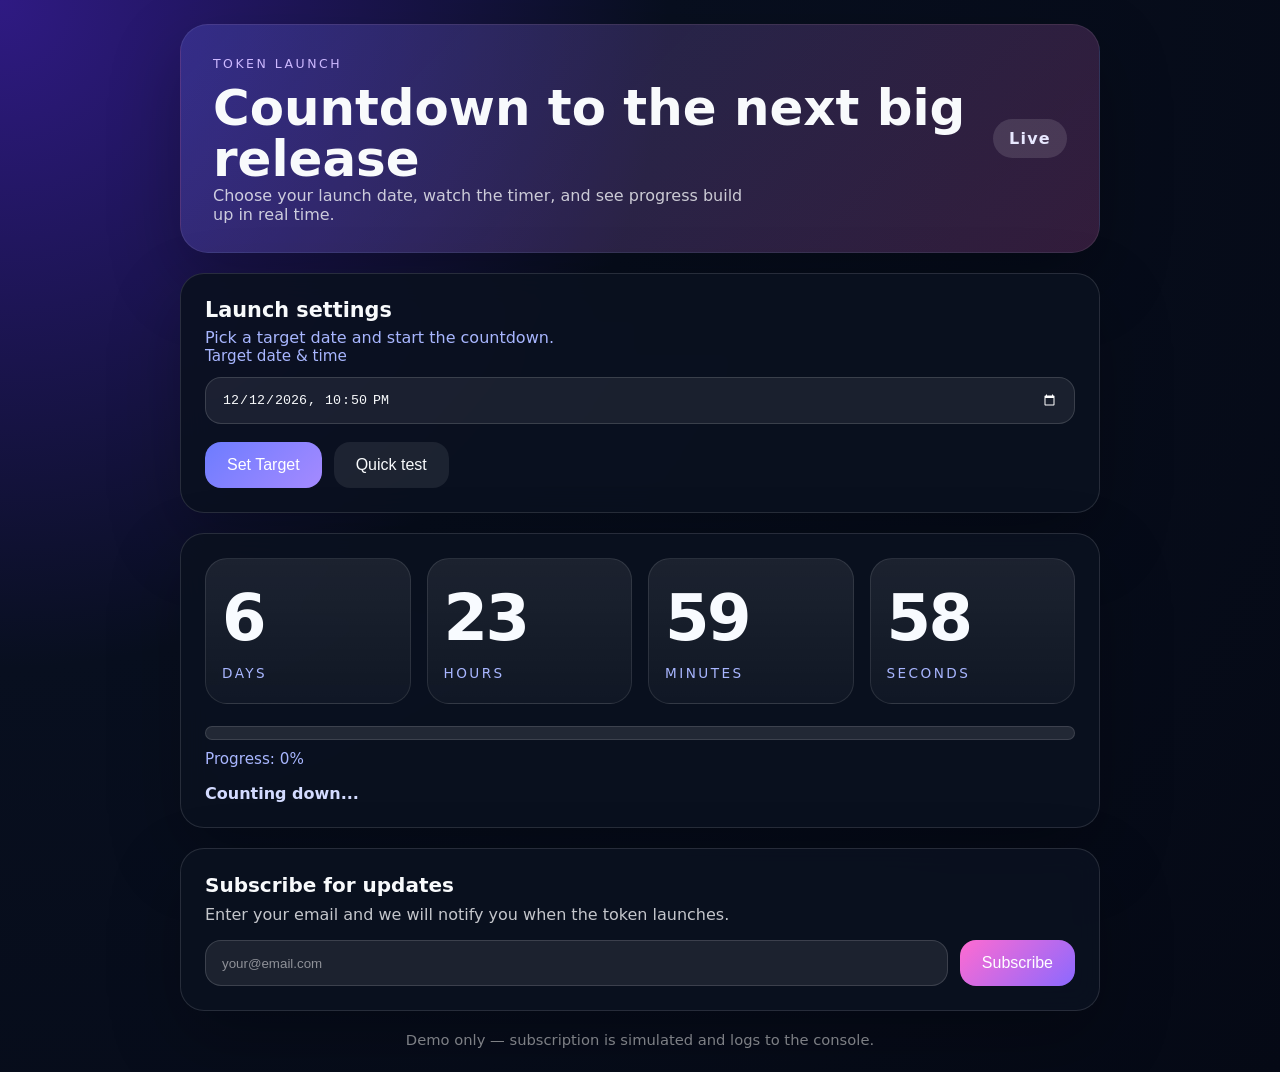
==== CountDown/index.html @ 165af230 "Update finance and crypto frontend layouts" ====
<!doctype html>
<html lang="en">
<head>
  <meta charset="utf-8" />
  <meta name="viewport" content="width=device-width,initial-scale=1" />
  <title>Token Launch Countdown</title>
  <link rel="stylesheet" href="style.css">
</head>
<body>
  <div class="page-shell">
    <div class="hero-panel">
      <div>
        <span class="eyebrow">Token Launch</span>
        <h1>Countdown to the next big release</h1>
        <p>Choose your launch date, watch the timer, and see progress build up in real time.</p>
      </div>
      <div class="hero-badge">Live</div>
    </div>

    <section class="card panel">
      <div class="panel-title">
        <h2>Launch settings</h2>
        <p>Pick a target date and start the countdown.</p>
      </div>
      <label for="target">Target date &amp; time</label>
      <input id="target" type="datetime-local">
      <div class="button-row">
        <button id="setBtn">Set Target</button>
        <button id="nowBtn" class="ghost">Quick test</button>
      </div>
    </section>

    <section class="card countdown-panel">
      <div class="time-grid">
        <div class="time-item"><span id="days" class="time-number">0</span><span class="time-label">Days</span></div>
        <div class="time-item"><span id="hours" class="time-number">00</span><span class="time-label">Hours</span></div>
        <div class="time-item"><span id="minutes" class="time-number">00</span><span class="time-label">Minutes</span></div>
        <div class="time-item"><span id="seconds" class="time-number">00</span><span class="time-label">Seconds</span></div>
      </div>
      <div class="progress-wrap">
        <div class="progress-bg"><div id="progressBar" class="progress-fill"></div></div>
        <div id="progressLabel" class="progress-text">Progress: 0%</div>
      </div>
      <div id="status" class="status-text">Ready to launch</div>
    </section>

    <section class="card subscribe-panel">
      <h2>Subscribe for updates</h2>
      <p>Enter your email and we will notify you when the token launches.</p>
      <form id="subscribeForm" class="subscribe-form">
        <input id="email" type="email" placeholder="your@email.com" required>
        <button type="submit">Subscribe</button>
      </form>
    </section>

    <footer class="footer-note">Demo only — subscription is simulated and logs to the console.</footer>
  </div>

  <script src="script.js"></script>
</body>
</html>
---- CountDown/style.css ----
:root {
  color-scheme: dark;
  --bg: #0b1120;
  --panel: rgba(11, 17, 32, 0.9);
  --panel-soft: rgba(255, 255, 255, 0.06);
  --accent: #6d7cff;
  --accent-2: #ff6bd1;
  --text: #f8fafc;
  --muted: #a8b6ff;
  --success: #42f5aa;
  --danger: #ff5c8a;
  --border: rgba(255, 255, 255, 0.12);
  --shadow: 0 28px 70px rgba(0, 0, 0, 0.25);
}

* { box-sizing: border-box; }
html, body { margin: 0; min-height: 100%; font-family: Inter, system-ui, sans-serif; background: radial-gradient(circle at top left, #2f1a83 0%, #080f1f 40%, #050915 100%); color: var(--text); }
body { padding: 24px; }

.page-shell { max-width: 920px; margin: 0 auto; display: grid; gap: 20px; }
.hero-panel { padding: 28px 32px; border-radius: 28px; background: linear-gradient(135deg, rgba(109, 124, 255, 0.22), rgba(255, 107, 209, 0.18)); border: 1px solid rgba(255,255,255,0.08); box-shadow: var(--shadow); display: flex; justify-content: space-between; align-items: center; gap: 20px; }
.eyebrow { display: inline-flex; margin-bottom: 12px; color: #cdb9ff; letter-spacing: 0.2em; text-transform: uppercase; font-size: 0.78rem; }
.hero-panel h1 { margin: 0; font-size: clamp(2.1rem, 3.9vw, 3.6rem); line-height: 1.03; }
.hero-panel p { margin: 0; max-width: 540px; color: rgba(248,250,252,0.78); }
.hero-badge { padding: 10px 16px; border-radius: 999px; background: rgba(255,255,255,0.12); color: #e8e8ff; font-weight: 700; letter-spacing: 0.08em; }

.card { background: var(--panel); border: 1px solid var(--border); border-radius: 24px; padding: 24px; box-shadow: var(--shadow); backdrop-filter: blur(14px); }
.panel-title h2 { margin: 0 0 6px; font-size: 1.3rem; }
.panel-title p { margin: 0; color: var(--muted); }

label { display: block; margin-bottom: 12px; color: var(--muted); font-size: 0.95rem; }
input[type="datetime-local"], input[type="email"] { width: 100%; padding: 14px 16px; border-radius: 16px; border: 1px solid rgba(255,255,255,0.14); background: rgba(255,255,255,0.07); color: var(--text); outline: none; }
input[type="datetime-local"]::placeholder, input[type="email"]::placeholder { color: rgba(255,255,255,0.5); }
input:focus, select:focus { border-color: rgba(109,124,255,0.75); box-shadow: 0 0 0 4px rgba(109,124,255,0.16); }

.button-row { margin-top: 18px; display: flex; flex-wrap: wrap; gap: 12px; }
button { border: none; border-radius: 16px; padding: 14px 22px; font-size: 1rem; cursor: pointer; transition: transform 0.2s ease, box-shadow 0.2s ease; }
button:hover { transform: translateY(-2px); box-shadow: 0 18px 40px rgba(0,0,0,0.28); }
button[id="setBtn"] { background: linear-gradient(135deg, var(--accent), #a58aff); color: #fff; }
#nowBtn, .ghost { background: rgba(255,255,255,0.08); color: var(--text); }

.time-grid { display: grid; grid-template-columns: repeat(4, minmax(0, 1fr)); gap: 16px; }
.time-item { padding: 22px 16px; border-radius: 22px; background: linear-gradient(180deg, rgba(255,255,255,0.08), rgba(255,255,255,0.03)); border: 1px solid rgba(255,255,255,0.1); }
.time-number { display: block; font-size: clamp(2.4rem, 5vw, 4.2rem); font-weight: 800; letter-spacing: -0.04em; color: #f8fbff; }
.time-label { display: block; margin-top: 10px; text-transform: uppercase; letter-spacing: 0.18em; font-size: 0.85rem; color: var(--muted); }

.progress-wrap { margin-top: 22px; }
.progress-bg { width: 100%; height: 14px; border-radius: 999px; background: rgba(255,255,255,0.1); overflow: hidden; border: 1px solid rgba(255,255,255,0.12); }
.progress-fill { height: 100%; width: 0; background: linear-gradient(90deg, var(--accent), var(--accent-2)); transition: width 0.35s ease; }
.progress-text { margin-top: 10px; color: var(--muted); font-size: 0.95rem; }

.status-text { margin-top: 16px; color: #d3dbff; font-weight: 600; }

.subscribe-panel h2 { margin: 0 0 8px; font-size: 1.25rem; }
.subscribe-panel p { margin: 0 0 16px; color: rgba(248,250,252,0.78); }
.subscribe-form { display: grid; grid-template-columns: 1fr auto; gap: 12px; }
.subscribe-form input { background: rgba(255,255,255,0.08); }
.subscribe-form button { background: linear-gradient(135deg, #ff6bd1, #8b69ff); color: #fff; }

.footer-note { color: rgba(255,255,255,0.55); text-align: center; font-size: 0.92rem; }

@media (max-width: 720px) {
  .time-grid { grid-template-columns: repeat(2, minmax(0, 1fr)); }
  .hero-panel { flex-direction: column; align-items: flex-start; }
  .subscribe-form { grid-template-columns: 1fr; }
}
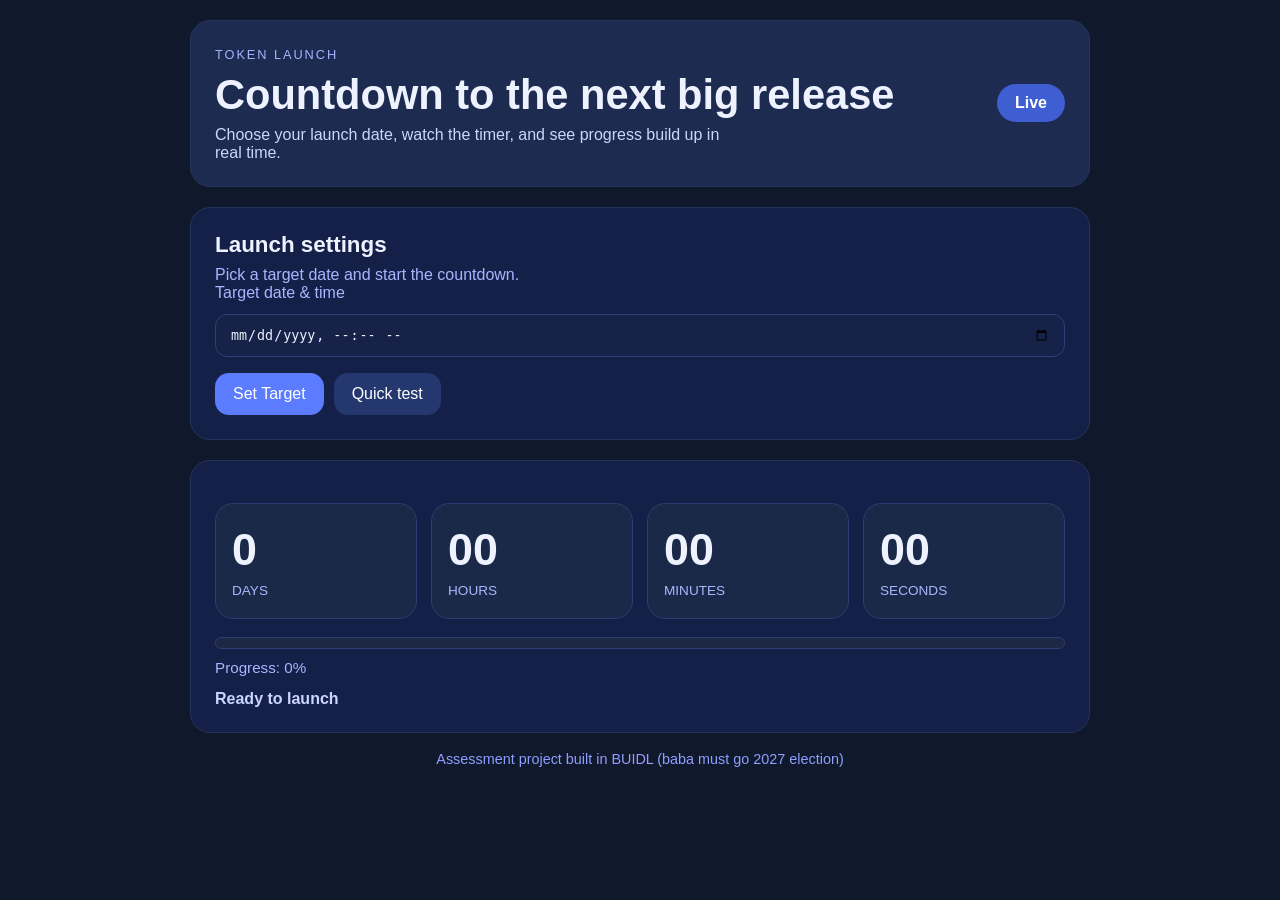
==== commit 5e0a5de4: "Simplify countdown CSS and update frontends" ====
--- a/CountDown/index.html
+++ b/CountDown/index.html
@@ -44,16 +44,12 @@
       <div id="status" class="status-text">Ready to launch</div>
     </section>
 
-    <section class="card subscribe-panel">
-      <h2>Subscribe for updates</h2>
-      <p>Enter your email and we will notify you when the token launches.</p>
-      <form id="subscribeForm" class="subscribe-form">
-        <input id="email" type="email" placeholder="your@email.com" required>
-        <button type="submit">Subscribe</button>
-      </form>
-    </section>
+  
+      
 
-    <footer class="footer-note">Demo only — subscription is simulated and logs to the console.</footer>
+    <footer class="footer-note">Assessment project built in BUIDL  (baba must go 2027 election)
+
+    </footer>
   </div>
 
   <script src="script.js"></script>
--- a/CountDown/style.css
+++ b/CountDown/style.css
@@ -1,66 +1,240 @@
-:root {
-  color-scheme: dark;
-  --bg: #0b1120;
-  --panel: rgba(11, 17, 32, 0.9);
-  --panel-soft: rgba(255, 255, 255, 0.06);
-  --accent: #6d7cff;
-  --accent-2: #ff6bd1;
-  --text: #f8fafc;
-  --muted: #a8b6ff;
-  --success: #42f5aa;
-  --danger: #ff5c8a;
-  --border: rgba(255, 255, 255, 0.12);
-  --shadow: 0 28px 70px rgba(0, 0, 0, 0.25);
-}
-
-* { box-sizing: border-box; }
-html, body { margin: 0; min-height: 100%; font-family: Inter, system-ui, sans-serif; background: radial-gradient(circle at top left, #2f1a83 0%, #080f1f 40%, #050915 100%); color: var(--text); }
-body { padding: 24px; }
-
-.page-shell { max-width: 920px; margin: 0 auto; display: grid; gap: 20px; }
-.hero-panel { padding: 28px 32px; border-radius: 28px; background: linear-gradient(135deg, rgba(109, 124, 255, 0.22), rgba(255, 107, 209, 0.18)); border: 1px solid rgba(255,255,255,0.08); box-shadow: var(--shadow); display: flex; justify-content: space-between; align-items: center; gap: 20px; }
-.eyebrow { display: inline-flex; margin-bottom: 12px; color: #cdb9ff; letter-spacing: 0.2em; text-transform: uppercase; font-size: 0.78rem; }
-.hero-panel h1 { margin: 0; font-size: clamp(2.1rem, 3.9vw, 3.6rem); line-height: 1.03; }
-.hero-panel p { margin: 0; max-width: 540px; color: rgba(248,250,252,0.78); }
-.hero-badge { padding: 10px 16px; border-radius: 999px; background: rgba(255,255,255,0.12); color: #e8e8ff; font-weight: 700; letter-spacing: 0.08em; }
-
-.card { background: var(--panel); border: 1px solid var(--border); border-radius: 24px; padding: 24px; box-shadow: var(--shadow); backdrop-filter: blur(14px); }
-.panel-title h2 { margin: 0 0 6px; font-size: 1.3rem; }
-.panel-title p { margin: 0; color: var(--muted); }
-
-label { display: block; margin-bottom: 12px; color: var(--muted); font-size: 0.95rem; }
-input[type="datetime-local"], input[type="email"] { width: 100%; padding: 14px 16px; border-radius: 16px; border: 1px solid rgba(255,255,255,0.14); background: rgba(255,255,255,0.07); color: var(--text); outline: none; }
-input[type="datetime-local"]::placeholder, input[type="email"]::placeholder { color: rgba(255,255,255,0.5); }
-input:focus, select:focus { border-color: rgba(109,124,255,0.75); box-shadow: 0 0 0 4px rgba(109,124,255,0.16); }
-
-.button-row { margin-top: 18px; display: flex; flex-wrap: wrap; gap: 12px; }
-button { border: none; border-radius: 16px; padding: 14px 22px; font-size: 1rem; cursor: pointer; transition: transform 0.2s ease, box-shadow 0.2s ease; }
-button:hover { transform: translateY(-2px); box-shadow: 0 18px 40px rgba(0,0,0,0.28); }
-button[id="setBtn"] { background: linear-gradient(135deg, var(--accent), #a58aff); color: #fff; }
-#nowBtn, .ghost { background: rgba(255,255,255,0.08); color: var(--text); }
-
-.time-grid { display: grid; grid-template-columns: repeat(4, minmax(0, 1fr)); gap: 16px; }
-.time-item { padding: 22px 16px; border-radius: 22px; background: linear-gradient(180deg, rgba(255,255,255,0.08), rgba(255,255,255,0.03)); border: 1px solid rgba(255,255,255,0.1); }
-.time-number { display: block; font-size: clamp(2.4rem, 5vw, 4.2rem); font-weight: 800; letter-spacing: -0.04em; color: #f8fbff; }
-.time-label { display: block; margin-top: 10px; text-transform: uppercase; letter-spacing: 0.18em; font-size: 0.85rem; color: var(--muted); }
-
-.progress-wrap { margin-top: 22px; }
-.progress-bg { width: 100%; height: 14px; border-radius: 999px; background: rgba(255,255,255,0.1); overflow: hidden; border: 1px solid rgba(255,255,255,0.12); }
-.progress-fill { height: 100%; width: 0; background: linear-gradient(90deg, var(--accent), var(--accent-2)); transition: width 0.35s ease; }
-.progress-text { margin-top: 10px; color: var(--muted); font-size: 0.95rem; }
-
-.status-text { margin-top: 16px; color: #d3dbff; font-weight: 600; }
-
-.subscribe-panel h2 { margin: 0 0 8px; font-size: 1.25rem; }
-.subscribe-panel p { margin: 0 0 16px; color: rgba(248,250,252,0.78); }
-.subscribe-form { display: grid; grid-template-columns: 1fr auto; gap: 12px; }
-.subscribe-form input { background: rgba(255,255,255,0.08); }
-.subscribe-form button { background: linear-gradient(135deg, #ff6bd1, #8b69ff); color: #fff; }
-
-.footer-note { color: rgba(255,255,255,0.55); text-align: center; font-size: 0.92rem; }
+* {
+  box-sizing: border-box;
+}
+
+html,
+body {
+  margin: 0;
+  min-height: 100%;
+  font-family: Arial, sans-serif;
+  background: #10182b;
+  color: #eef2ff;
+}
+
+body {
+  padding: 20px;
+}
+
+.page-shell {
+  max-width: 900px;
+  margin: 0 auto;
+}
+
+.hero-panel {
+  display: flex;
+  justify-content: space-between;
+  align-items: center;
+  gap: 16px;
+  padding: 24px;
+  background: #1d2b50;
+  border: 1px solid #24355d;
+  border-radius: 20px;
+}
+
+.eyebrow {
+  display: inline-block;
+  margin-bottom: 10px;
+  color: #a0b4ff;
+  text-transform: uppercase;
+  font-size: 0.8rem;
+  letter-spacing: 0.15em;
+}
+
+.hero-panel h1 {
+  margin: 0;
+  font-size: 2.6rem;
+  line-height: 1.1;
+}
+
+.hero-panel p {
+  margin: 8px 0 0;
+  max-width: 520px;
+  color: #cbd6ff;
+}
+
+.hero-badge {
+  padding: 10px 18px;
+  border-radius: 999px;
+  background: #3f5ed1;
+  color: #ffffff;
+  font-weight: bold;
+}
+
+.card {
+  background: #152049;
+  border: 1px solid #24355d;
+  border-radius: 20px;
+  padding: 24px;
+  margin-top: 20px;
+}
+
+.panel-title h2 {
+  margin: 0 0 8px;
+  font-size: 1.4rem;
+}
+
+.panel-title p {
+  margin: 0;
+  color: #a8b6ff;
+}
+
+label {
+  display: block;
+  margin-bottom: 12px;
+  color: #a8b6ff;
+}
+
+input[type="datetime-local"],
+input[type="email"] {
+  width: 100%;
+  padding: 12px 14px;
+  border-radius: 12px;
+  border: 1px solid #2e4074;
+  background: #172249;
+  color: #eef2ff;
+}
+
+input:focus,
+select:focus {
+  outline: none;
+  border-color: #5b7cff;
+  box-shadow: 0 0 0 3px rgba(91, 124, 255, 0.15);
+}
+
+.button-row {
+  margin-top: 16px;
+  display: flex;
+  flex-wrap: wrap;
+  gap: 10px;
+}
+
+button {
+  padding: 12px 18px;
+  border-radius: 14px;
+  border: none;
+  cursor: pointer;
+  font-size: 1rem;
+}
+
+button#setBtn {
+  background: #5b7cff;
+  color: white;
+}
+
+button#nowBtn,
+.ghost {
+  background: #25376f;
+  color: white;
+}
+
+button:hover {
+  opacity: 0.95;
+}
+
+.time-grid {
+  display: grid;
+  grid-template-columns: repeat(4, 1fr);
+  gap: 14px;
+  margin-top: 18px;
+}
+
+.time-item {
+  padding: 20px 16px;
+  border-radius: 18px;
+  background: #1b2948;
+  border: 1px solid #2d3c71;
+}
+
+.time-number {
+  display: block;
+  margin-bottom: 8px;
+  font-size: 2.8rem;
+  font-weight: 700;
+}
+
+.time-label {
+  display: block;
+  text-transform: uppercase;
+  font-size: 0.85rem;
+  color: #a8b6ff;
+}
+
+.progress-wrap {
+  margin-top: 18px;
+}
+
+.progress-bg {
+  width: 100%;
+  height: 12px;
+  background: #1c2846;
+  border-radius: 999px;
+  border: 1px solid #2f3d72;
+  overflow: hidden;
+}
+
+.progress-fill {
+  width: 0;
+  height: 100%;
+  background: #5b7cff;
+  transition: width 0.3s ease;
+}
+
+.progress-text {
+  margin-top: 10px;
+  color: #a8b6ff;
+  font-size: 0.95rem;
+}
+
+.status-text {
+  margin-top: 14px;
+  color: #cbd6ff;
+  font-weight: 600;
+}
+
+.subscribe-panel h2 {
+  margin: 0 0 8px;
+}
+
+.subscribe-panel p {
+  margin: 0 0 16px;
+  color: #cbd6ff;
+}
+
+.subscribe-form {
+  display: flex;
+  gap: 10px;
+  margin-top: 12px;
+}
+
+.subscribe-form input {
+  flex: 1;
+}
+
+.subscribe-form button {
+  background: #ff6bd1;
+  color: white;
+  border-radius: 14px;
+  padding: 12px 18px;
+}
+
+.footer-note {
+  margin-top: 18px;
+  text-align: center;
+  color: #8f9eff;
+  font-size: 0.9rem;
+}
 
 @media (max-width: 720px) {
-  .time-grid { grid-template-columns: repeat(2, minmax(0, 1fr)); }
-  .hero-panel { flex-direction: column; align-items: flex-start; }
-  .subscribe-form { grid-template-columns: 1fr; }
-}
+  .hero-panel {
+    flex-direction: column;
+    align-items: flex-start;
+  }
+
+  .time-grid {
+    grid-template-columns: repeat(2, 1fr);
+  }
+
+  .subscribe-form {
+    flex-direction: column;
+  }
+}
